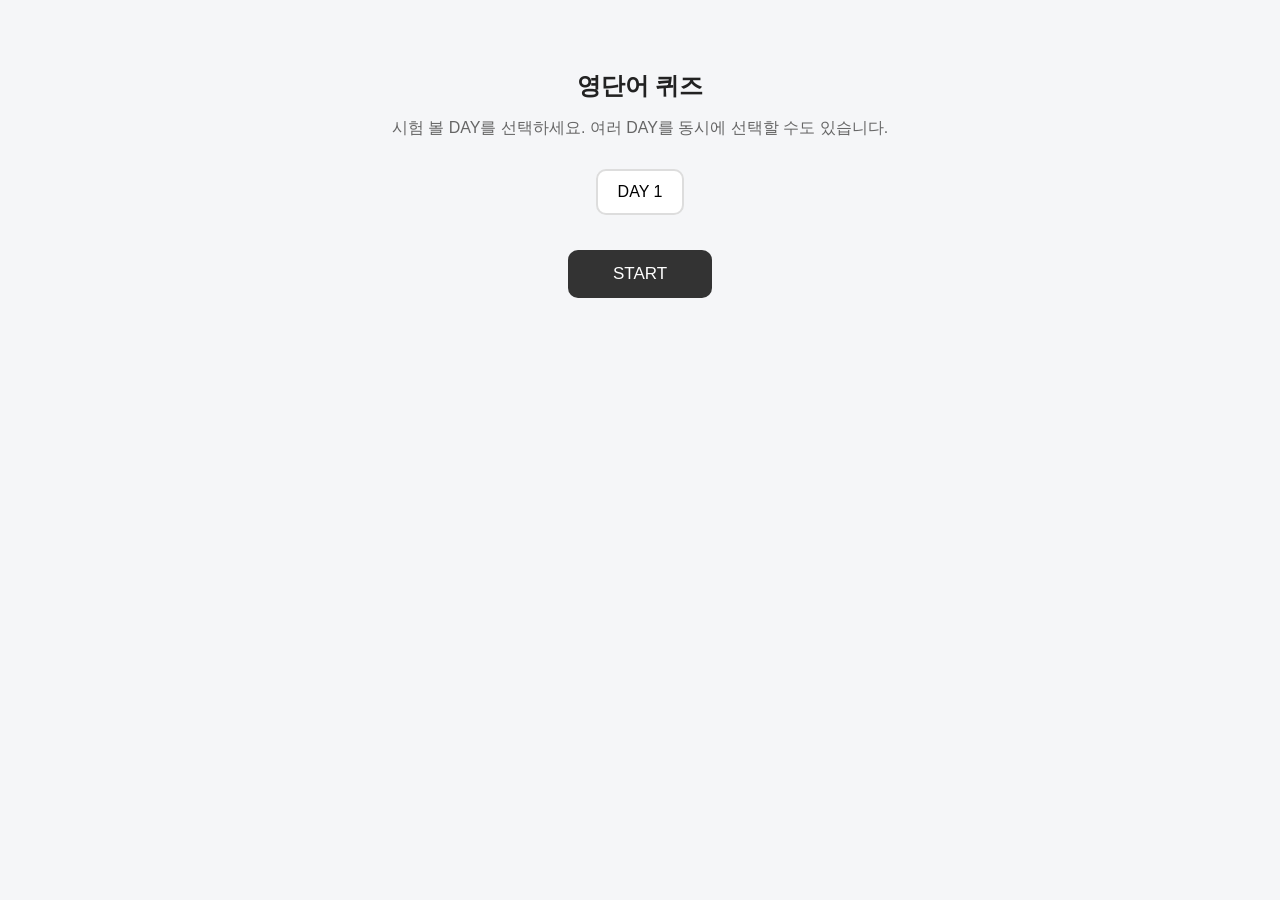
==== index.html @ 1ae066ca "Add files via upload" ====
<!DOCTYPE html>
<html lang="ko">
<head>
    <meta charset="UTF-8">
    <meta name="viewport" content="width=device-width, initial-scale=1.0">

    <title>영단어 퀴즈</title>

    <link rel="stylesheet" href="style.css">
</head>

<body>

<div class="container">

    <!-- DAY 선택 화면 -->
    <section id="dayScreen">

        <h1>영단어 퀴즈</h1>

        <p class="description">
            시험 볼 DAY를 선택하세요.
            여러 DAY를 동시에 선택할 수도 있습니다.
        </p>

        <div id="dayButtons"></div>

        <button id="startButton">
            START
        </button>

    </section>


    <!-- 퀴즈 화면 -->
    <section id="quizScreen" class="hidden">

        <div class="topInfo">

            <span id="progress">
                1 / 10
            </span>

        </div>

        <div class="wordBox">

            <div id="word">
                dormant
            </div>

        </div>


        <p class="questionText">
            해당하는 뜻을 모두 고르세요.
        </p>


        <div id="choices"></div>

    </section>


    <!-- 결과 화면 -->
    <section id="resultScreen" class="hidden">

        <h1>시험 결과</h1>


        <div class="resultCategory correctCategory">

            <h2>✓ 한 번에 맞힌 단어</h2>

            <div id="perfectWords"></div>

        </div>


        <div class="resultCategory wrongCategory">

            <h2>✕ 틀린 선택지를 고른 단어</h2>

            <div id="wrongWords"></div>

        </div>


        <div class="resultButtons">

            <button id="retryButton">
                같은 DAY 다시 시험
            </button>

            <button id="changeDayButton">
                다른 DAY 선택
            </button>

        </div>

    </section>

</div>


<script src="script.js"></script>

</body>
</html>
---- style.css ----
* {
    box-sizing: border-box;
}

body {
    margin: 0;
    font-family: Arial, "Noto Sans KR", sans-serif;

    background-color: #f5f6f8;
    color: #222;
}


.container {
    width: 700px;
    max-width: 90%;

    margin: 70px auto;
}


h1 {
    text-align: center;
    margin-bottom: 15px;
}


.description {
    text-align: center;
    color: #666;

    margin-bottom: 30px;
}


.hidden {
    display: none;
}



/* --------------------
   DAY 선택
-------------------- */

#dayButtons {
    display: flex;
    flex-wrap: wrap;

    gap: 10px;

    justify-content: center;

    margin-bottom: 35px;
}


.dayButton {
    border: 2px solid #ddd;

    background: white;

    padding: 12px 20px;

    border-radius: 10px;

    cursor: pointer;

    font-size: 16px;
}


.dayButton:hover {
    border-color: #999;
}


.dayButton.selected {
    background: #333;
    color: white;

    border-color: #333;
}



#startButton {
    display: block;

    margin: auto;

    padding: 14px 45px;

    font-size: 17px;

    border: none;

    border-radius: 10px;

    background: #333;
    color: white;

    cursor: pointer;
}



/* --------------------
   퀴즈
-------------------- */

.topInfo {
    text-align: right;

    color: #777;

    margin-bottom: 15px;
}


.wordBox {
    background: white;

    padding: 50px 30px;

    text-align: center;

    border-radius: 16px;

    box-shadow: 0 4px 15px rgba(0,0,0,0.05);
}


#word {
    font-size: 38px;
    font-weight: bold;
}


.questionText {
    text-align: center;

    margin: 30px 0 20px;

    color: #666;
}



#choices {
    display: flex;

    flex-direction: column;

    gap: 12px;
}


.choice {
    width: 100%;

    padding: 17px 20px;

    border: 2px solid #ddd;

    border-radius: 12px;

    background: white;

    font-size: 16px;

    text-align: left;

    cursor: pointer;

    transition: 0.15s;
}


.choice:hover {
    border-color: #999;
}


/* 정답 */
.choice.correct {
    background: #dff5e5;

    border-color: #46a35e;

    color: #246c37;
}


/* 오답 */
.choice.wrong {
    background: #fde2e2;

    border-color: #d9534f;

    color: #9d2925;
}



/* --------------------
   결과
-------------------- */

.resultCategory {
    background: white;

    padding: 25px;

    border-radius: 15px;

    margin-top: 25px;
}


.resultCategory h2 {
    margin-top: 0;
}


.resultWord {
    padding: 12px 0;

    border-bottom: 1px solid #eee;
}


.resultWord:last-child {
    border-bottom: none;
}


.wrongChoiceText {
    color: #d34a45;

    margin-top: 5px;

    font-size: 14px;
}


.resultButtons {
    display: flex;

    gap: 15px;

    justify-content: center;

    margin-top: 30px;
}


.resultButtons button {
    padding: 14px 22px;

    border: none;

    border-radius: 10px;

    cursor: pointer;

    font-size: 15px;
}


#retryButton {
    background: #333;
    color: white;
}


#changeDayButton {
    background: #ddd;
}
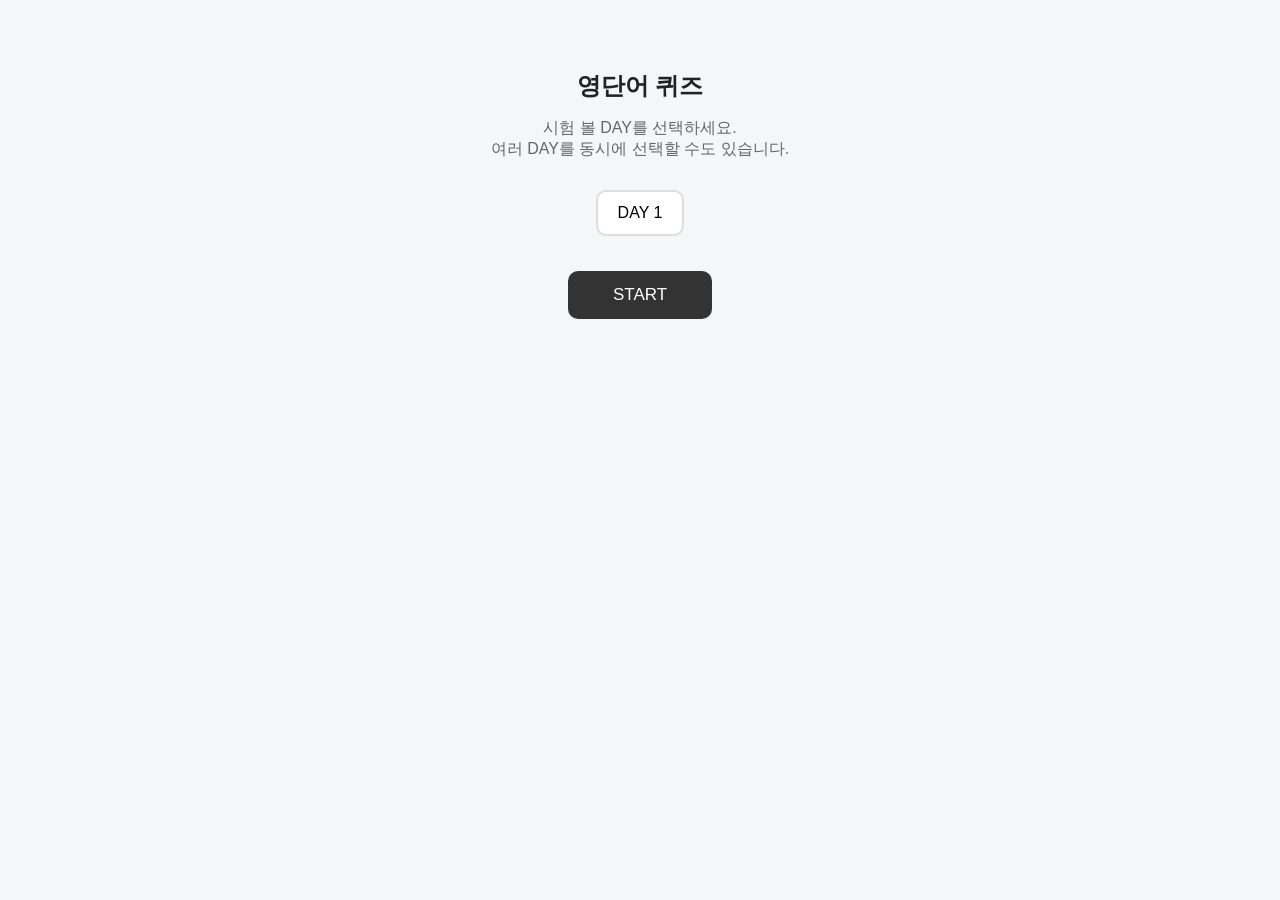
==== commit 99a046b0: "Add files via upload" ====
--- a/index.html
+++ b/index.html
@@ -13,13 +13,14 @@
 
 <div class="container">
 
+
     <!-- DAY 선택 화면 -->
     <section id="dayScreen">
 
         <h1>영단어 퀴즈</h1>
 
         <p class="description">
-            시험 볼 DAY를 선택하세요.
+            시험 볼 DAY를 선택하세요.<br>
             여러 DAY를 동시에 선택할 수도 있습니다.
         </p>
 
@@ -30,6 +31,7 @@
         </button>
 
     </section>
+
 
 
     <!-- 퀴즈 화면 -->
@@ -43,6 +45,7 @@
 
         </div>
 
+
         <div class="wordBox">
 
             <div id="word">
@@ -55,11 +58,20 @@
         <p class="questionText">
             해당하는 뜻을 모두 고르세요.
         </p>
-
+        
+        <p id="answerCount">
+            정답 0개 · 선택 0 / 0
+        </p>
 
         <div id="choices"></div>
 
+
+        <button id="skipButton">
+            정답 보기 · SKIP
+        </button>
+
     </section>
+
 
 
     <!-- 결과 화면 -->
@@ -68,6 +80,7 @@
         <h1>시험 결과</h1>
 
 
+        <!-- 완벽 -->
         <div class="resultCategory correctCategory">
 
             <h2>✓ 한 번에 맞힌 단어</h2>
@@ -77,6 +90,7 @@
         </div>
 
 
+        <!-- 오답 -->
         <div class="resultCategory wrongCategory">
 
             <h2>✕ 틀린 선택지를 고른 단어</h2>
@@ -86,10 +100,24 @@
         </div>
 
 
+        <!-- 스킵 -->
+        <div class="resultCategory skippedCategory">
+
+            <h2>→ 스킵된 단어</h2>
+
+            <div id="skippedWords"></div>
+
+        </div>
+
+
         <div class="resultButtons">
 
             <button id="retryButton">
-                같은 DAY 다시 시험
+                같은 단어 전체 다시 시험
+            </button>
+
+            <button id="wrongOnlyButton">
+                틀린 / 스킵 단어만 다시 시험
             </button>
 
             <button id="changeDayButton">
--- a/style.css
+++ b/style.css
@@ -4,9 +4,14 @@
 
 body {
     margin: 0;
-    font-family: Arial, "Noto Sans KR", sans-serif;
+
+    font-family:
+        Arial,
+        "Noto Sans KR",
+        sans-serif;
 
     background-color: #f5f6f8;
+
     color: #222;
 }
 
@@ -21,12 +26,14 @@
 
 h1 {
     text-align: center;
+
     margin-bottom: 15px;
 }
 
 
 .description {
     text-align: center;
+
     color: #666;
 
     margin-bottom: 30px;
@@ -39,12 +46,13 @@
 
 
 
-/* --------------------
+/* ==============================
    DAY 선택
--------------------- */
+============================== */
 
 #dayButtons {
     display: flex;
+
     flex-wrap: wrap;
 
     gap: 10px;
@@ -77,11 +85,11 @@
 
 .dayButton.selected {
     background: #333;
+
     color: white;
 
     border-color: #333;
 }
-
 
 
 #startButton {
@@ -98,6 +106,7 @@
     border-radius: 10px;
 
     background: #333;
+
     color: white;
 
     cursor: pointer;
@@ -105,9 +114,9 @@
 
 
 
-/* --------------------
+/* ==============================
    퀴즈
--------------------- */
+============================== */
 
 .topInfo {
     text-align: right;
@@ -127,12 +136,15 @@
 
     border-radius: 16px;
 
-    box-shadow: 0 4px 15px rgba(0,0,0,0.05);
+    box-shadow:
+        0 4px 15px
+        rgba(0,0,0,0.05);
 }
 
 
 #word {
     font-size: 38px;
+
     font-weight: bold;
 }
 
@@ -146,7 +158,6 @@
 }
 
 
-
 #choices {
     display: flex;
 
@@ -182,7 +193,8 @@
 }
 
 
-/* 정답 */
+
+/* 정답 클릭 */
 .choice.correct {
     background: #dff5e5;
 
@@ -192,7 +204,8 @@
 }
 
 
-/* 오답 */
+
+/* 오답 클릭 */
 .choice.wrong {
     background: #fde2e2;
 
@@ -203,9 +216,58 @@
 
 
 
-/* --------------------
+/* SKIP 후 정답 힌트 */
+.choice.hint {
+    background: #e5f0ff;
+
+    border-color: #4a90e2;
+
+    color: #245f9e;
+}
+
+
+
+/* ==============================
+   SKIP 버튼
+============================== */
+
+#skipButton {
+    display: block;
+
+    margin: 25px auto 0;
+
+    padding: 12px 25px;
+
+    border: 2px solid #aaa;
+
+    border-radius: 10px;
+
+    background: white;
+
+    color: #666;
+
+    font-size: 15px;
+
+    cursor: pointer;
+}
+
+
+#skipButton:hover {
+    background: #eeeeee;
+}
+
+
+#skipButton:disabled {
+    opacity: 0.55;
+
+    cursor: default;
+}
+
+
+
+/* ==============================
    결과
--------------------- */
+============================== */
 
 .resultCategory {
     background: white;
@@ -226,7 +288,8 @@
 .resultWord {
     padding: 12px 0;
 
-    border-bottom: 1px solid #eee;
+    border-bottom:
+        1px solid #eee;
 }
 
 
@@ -244,9 +307,47 @@
 }
 
 
+.skippedCategory {
+    border-left:
+        5px solid #4a90e2;
+}
+
+
+.skippedMeaning {
+    color: #2f69a5;
+
+    margin-top: 6px;
+
+    font-size: 14px;
+}
+
+
+.dayLabel {
+    color: #999;
+
+    font-size: 13px;
+
+    margin-left: 8px;
+}
+
+
+.emptyResult {
+    color: #aaa;
+
+    font-size: 14px;
+}
+
+
+
+/* ==============================
+   결과 버튼
+============================== */
+
 .resultButtons {
     display: flex;
 
+    flex-wrap: wrap;
+
     gap: 15px;
 
     justify-content: center;
@@ -270,10 +371,79 @@
 
 #retryButton {
     background: #333;
+
     color: white;
+}
+
+
+#wrongOnlyButton {
+    background: #b34d48;
+
+    color: white;
+}
+
+
+#wrongOnlyButton:disabled {
+    background: #ccc;
+
+    color: #888;
+
+    cursor: default;
 }
 
 
 #changeDayButton {
     background: #ddd;
+}
+
+
+
+/* ==============================
+   모바일
+============================== */
+
+@media (max-width: 600px) {
+
+    .container {
+        width: 92%;
+
+        max-width: none;
+
+        margin: 35px auto;
+    }
+
+
+    #word {
+        font-size: 32px;
+    }
+
+
+    .wordBox {
+        padding: 40px 20px;
+    }
+
+
+    .choice {
+        font-size: 15px;
+
+        padding: 15px 16px;
+    }
+
+
+    .resultButtons {
+        flex-direction: column;
+    }
+
+
+    .resultButtons button {
+        width: 100%;
+    }
+
+}
+#answerCount {
+    text-align: center;
+    color: #888;
+    font-size: 14px;
+    margin-top: -10px;
+    margin-bottom: 20px;
 }
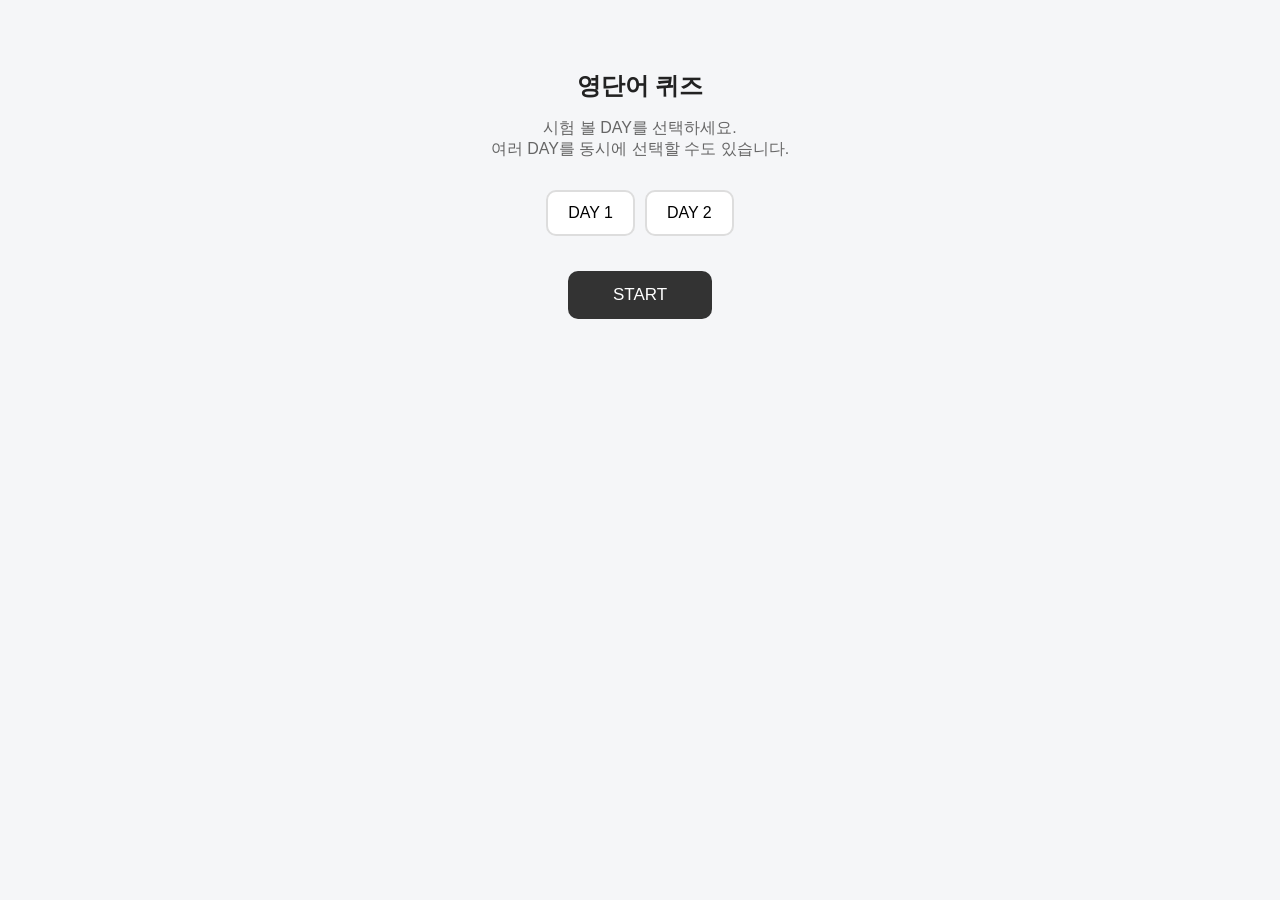
==== commit 7de5a7a6: "Add files via upload" ====
--- a/index.html
+++ b/index.html
@@ -6,7 +6,7 @@
 
     <title>영단어 퀴즈</title>
 
-    <link rel="stylesheet" href="style.css">
+    <link rel="stylesheet" href="style.css?v=3">
 </head>
 
 <body>
@@ -131,7 +131,7 @@
 </div>
 
 
-<script src="script.js"></script>
+<script src="script.js?v=3"></script>
 
 </body>
 </html>
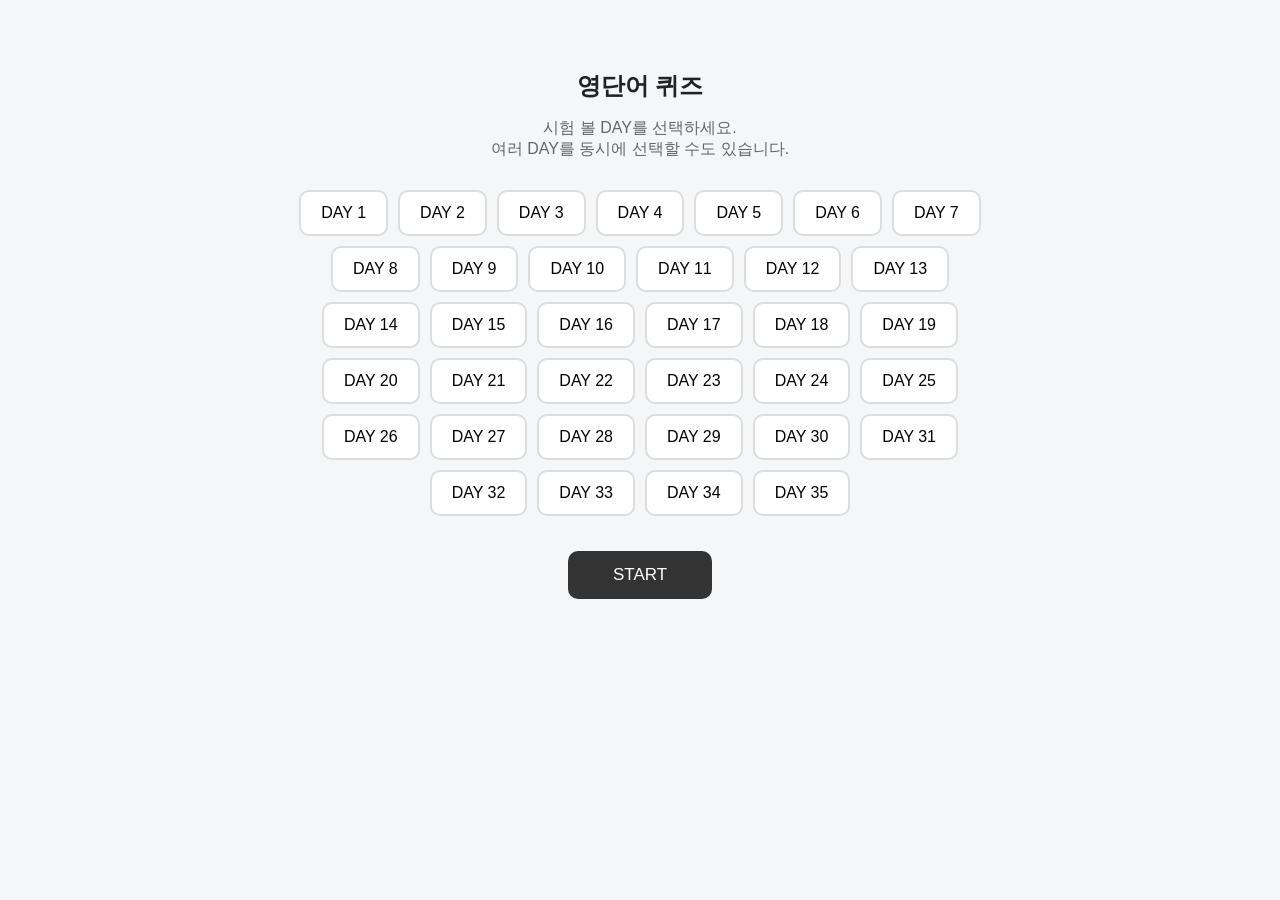
==== commit 8dd19a88: "Update index.html" ====
--- a/index.html
+++ b/index.html
@@ -131,7 +131,7 @@
 </div>
 
 
-<script src="script.js?v=3"></script>
+<script src="script.js?v=4"></script>
 
 </body>
-</html>+</html>
